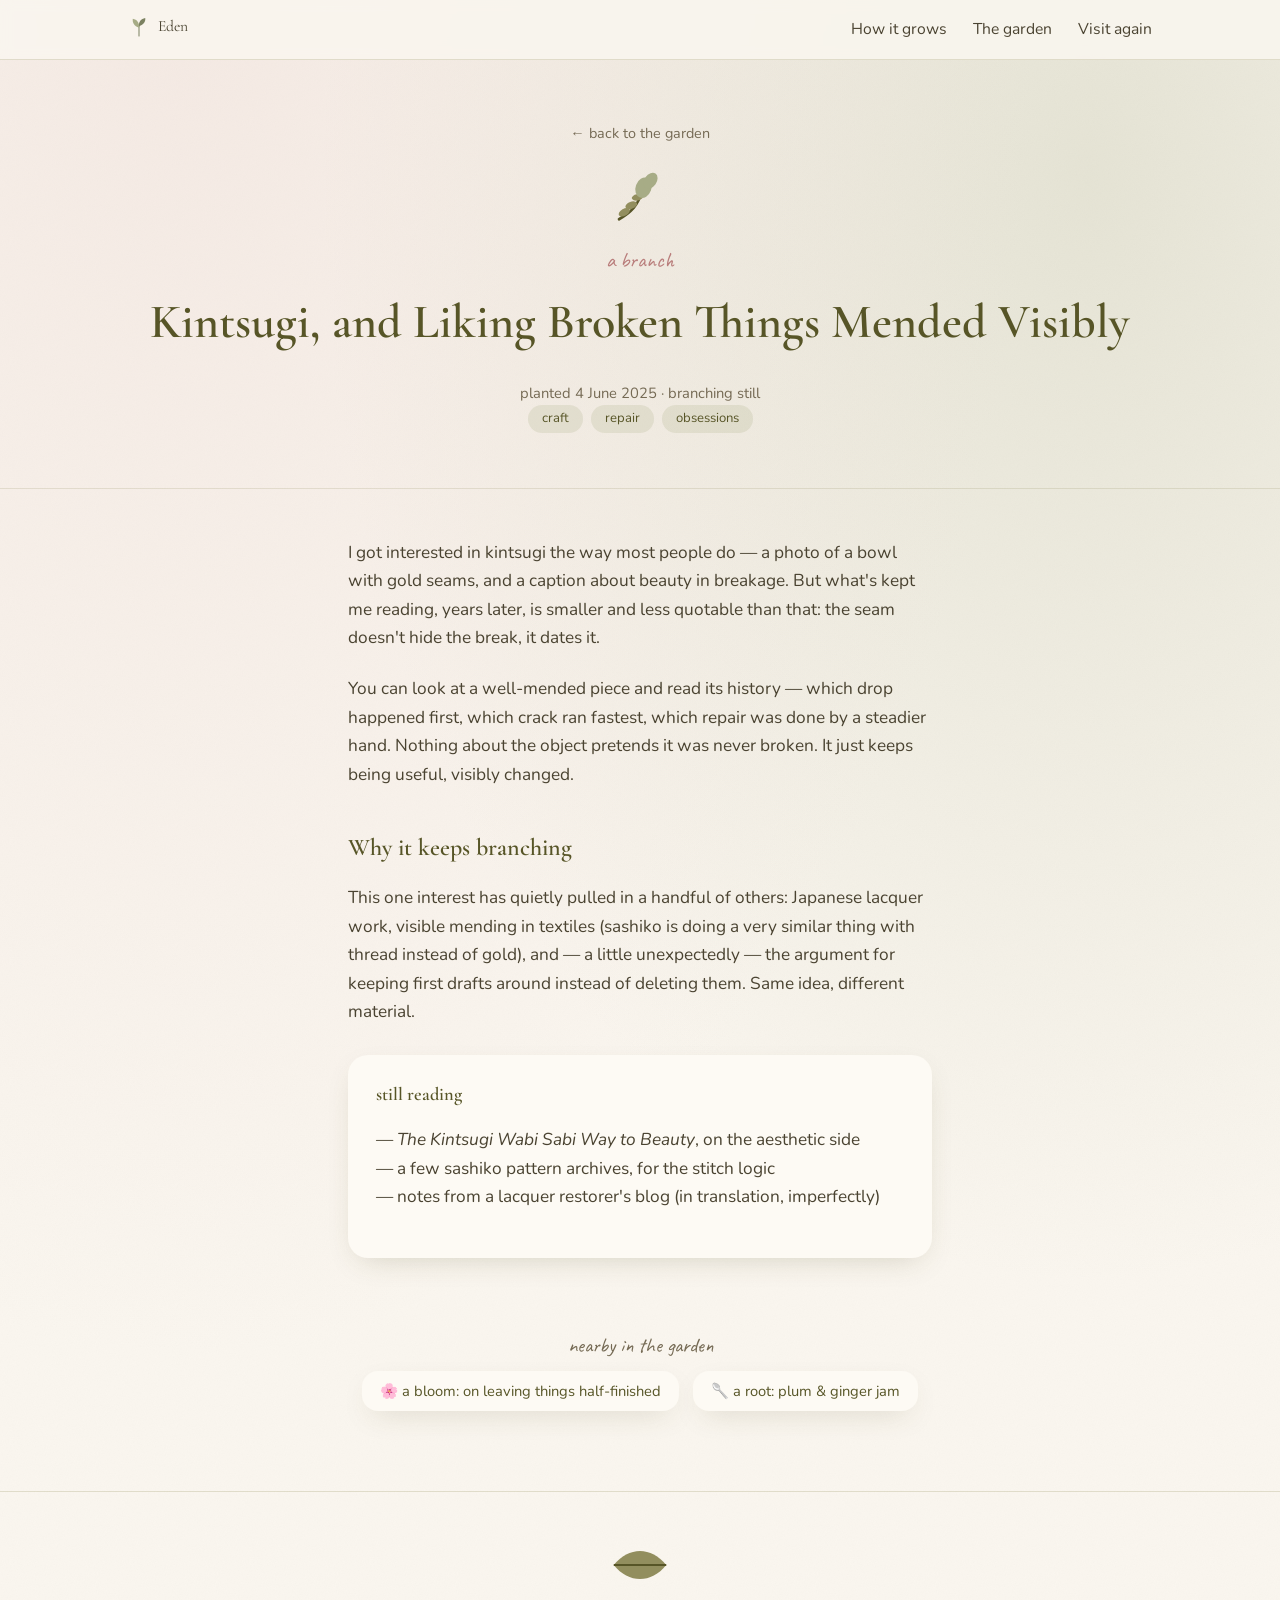
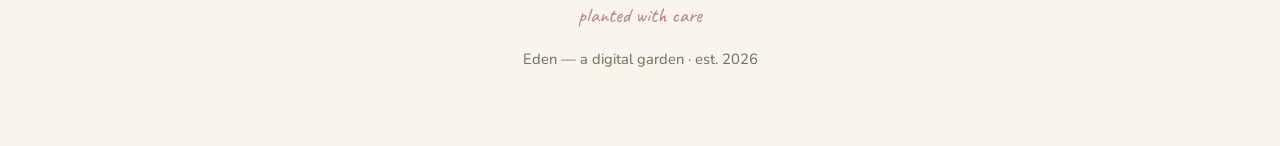
==== pages/interest-example.html @ 129ca68e "Build Eden digital garden site Static site framing content as garden "plants" instead of blog posts:" ====
<!doctype html>
<html lang="en">
<head>
<meta charset="UTF-8" />
<meta name="viewport" content="width=device-width, initial-scale=1.0" />
<title>Branch: kintsugi and visibly mended things — Eden</title>
<link rel="icon" href="data:image/svg+xml,<svg xmlns=%22http://www.w3.org/2000/svg%22 viewBox=%220 0 64 64%22><text y=%2252%22 font-size=%2256%22>🌿</text></svg>" />
<link rel="preconnect" href="https://fonts.googleapis.com" />
<link rel="preconnect" href="https://fonts.gstatic.com" crossorigin />
<link href="https://fonts.googleapis.com/css2?family=Cormorant+Garamond:wght@500;600;700&family=Caveat:wght@500;600&family=Nunito:wght@400;600;700&display=swap" rel="stylesheet" />
<link rel="stylesheet" href="../assets/css/garden.css" />
</head>
<body>

<svg style="display:none" aria-hidden="true">
  <symbol id="icon-bloom" viewBox="0 0 64 64">
    <g fill="#eeccca">
      <ellipse cx="32" cy="16" rx="11" ry="15"/><ellipse cx="32" cy="48" rx="11" ry="15"/>
      <ellipse cx="16" cy="32" rx="15" ry="11"/><ellipse cx="48" cy="32" rx="15" ry="11"/>
    </g>
    <circle cx="32" cy="32" r="9" fill="#b97d7b"/>
    <circle cx="32" cy="32" r="4" fill="#f6e4e2"/>
  </symbol>
  <symbol id="icon-sprout" viewBox="0 0 64 64">
    <path d="M32 58 V30" stroke="#7c8161" stroke-width="3" stroke-linecap="round" fill="none"/>
    <path d="M32 34 C18 30 12 18 14 8 C26 10 34 20 32 34 Z" fill="#a7ac86"/>
    <path d="M32 30 C46 26 52 14 50 6 C38 8 30 18 32 30 Z" fill="#7c8161"/>
  </symbol>
  <symbol id="icon-branch" viewBox="0 0 64 64">
    <path d="M8 54 C22 46 30 38 34 22" stroke="#575527" stroke-width="3" fill="none" stroke-linecap="round"/>
    <g fill="#928e5e">
      <ellipse cx="14" cy="46" rx="7" ry="4" transform="rotate(-30 14 46)"/>
      <ellipse cx="22" cy="38" rx="7" ry="4" transform="rotate(-20 22 38)"/>
      <ellipse cx="29" cy="29" rx="6.5" ry="3.6" transform="rotate(-10 29 29)"/>
    </g>
    <g fill="#a7ac86">
      <ellipse cx="36" cy="18" rx="9" ry="12" transform="rotate(20 36 18)"/>
      <ellipse cx="44" cy="10" rx="7" ry="10" transform="rotate(35 44 10)"/>
    </g>
  </symbol>
  <symbol id="icon-frame" viewBox="0 0 64 64">
    <rect x="8" y="6" width="48" height="48" rx="3" fill="#fdfaf4" stroke="#ddd3c9" stroke-width="2"/>
    <rect x="14" y="12" width="36" height="30" fill="#f2f4ec"/>
    <circle cx="32" cy="27" r="7" fill="#eeccca"/>
    <circle cx="32" cy="27" r="3" fill="#b97d7b"/>
    <path d="M14 42 L24 32 L34 40 L42 30 L50 42 Z" fill="#a7ac86" opacity="0.7"/>
  </symbol>
  <symbol id="icon-root" viewBox="0 0 64 64">
    <path d="M32 26 C34 40 30 50 32 60" stroke="#b97d7b" stroke-width="4" fill="none" stroke-linecap="round"/>
    <path d="M32 34 C26 42 24 48 20 50" stroke="#b97d7b" stroke-width="2.5" fill="none" stroke-linecap="round"/>
    <path d="M32 40 C38 46 40 50 44 54" stroke="#b97d7b" stroke-width="2.5" fill="none" stroke-linecap="round"/>
    <path d="M32 26 C16 24 10 12 12 4 C24 6 32 14 32 26 Z" fill="#7c8161"/>
    <path d="M32 26 C48 24 54 12 52 4 C40 6 32 14 32 26 Z" fill="#a7ac86"/>
  </symbol>
  <symbol id="icon-leaf" viewBox="0 0 32 16">
    <path d="M2 8 C10 -2 22 -2 30 8 C22 18 10 18 2 8 Z" fill="#928e5e"/>
    <path d="M2 8 L30 8" stroke="#575527" stroke-width="1"/>
  </symbol>
</svg>

<nav class="garden-nav">
  <div class="wrap">
    <a class="brand" href="../index.html">
      <svg width="22" height="22" viewBox="0 0 64 64"><use href="#icon-sprout"/></svg>
      Eden
    </a>
    <ul>
      <li><a href="../index.html#about">How it grows</a></li>
      <li><a href="../index.html#beds">The garden</a></li>
      <li><a href="../index.html#footer">Visit again</a></li>
    </ul>
  </div>
</nav>

<header class="plant-header">
  <div class="wrap">
    <a class="breadcrumb" href="../index.html">← back to the garden</a>
    <svg class="icon" viewBox="0 0 64 64"><use href="#icon-branch"/></svg>
    <span class="eyebrow">a branch</span>
    <h1>Kintsugi, and Liking Broken Things Mended Visibly</h1>
    <p class="plant-meta">
      planted 4 June 2025 · branching still
      <br />
      <span class="tag">craft</span><span class="tag">repair</span><span class="tag">obsessions</span>
    </p>
  </div>
</header>

<main>
  <article class="plant-body wrap">
    <p>I got interested in kintsugi the way most people do — a photo of a bowl with gold seams, and a caption about beauty in breakage. But what's kept me reading, years later, is smaller and less quotable than that: the seam doesn't hide the break, it dates it.</p>

    <p>You can look at a well-mended piece and read its history — which drop happened first, which crack ran fastest, which repair was done by a steadier hand. Nothing about the object pretends it was never broken. It just keeps being useful, visibly changed.</p>

    <h2>Why it keeps branching</h2>
    <p>This one interest has quietly pulled in a handful of others: Japanese lacquer work, visible mending in textiles (sashiko is doing a very similar thing with thread instead of gold), and — a little unexpectedly — the argument for keeping first drafts around instead of deleting them. Same idea, different material.</p>

    <div class="recipe-list">
      <h3>still reading</h3>
      <p>— <em>The Kintsugi Wabi Sabi Way to Beauty</em>, on the aesthetic side<br />
      — a few sashiko pattern archives, for the stitch logic<br />
      — notes from a lacquer restorer's blog (in translation, imperfectly)</p>
    </div>
  </article>

  <section class="related wrap">
    <h3>nearby in the garden</h3>
    <div class="related-links">
      <a href="thought-example.html">🌸 a bloom: on leaving things half-finished</a>
      <a href="recipe-example.html">🥄 a root: plum &amp; ginger jam</a>
    </div>
  </section>
</main>

<footer class="garden-footer" id="footer">
  <div class="leaf-divider">
    <svg width="60" height="30" viewBox="0 0 32 16"><use href="#icon-leaf"/></svg>
  </div>
  <span class="sig">planted with care</span>
  <p>Eden — a digital garden · est. 2026</p>
</footer>

</body>
</html>
---- assets/css/garden.css ----
/* ============================================================
   Eden — a digital garden
   Palette: Warm Fog, Berry Good, Usu Koubai Blossom,
            Meadow Mauve, Soldier Green, Lucent Sage
   ============================================================ */

:root {
  --warm-fog: #ddd3c9;
  --cream: #faf6ef;
  --berry: #eeccca;
  --berry-deep: #e3a9a6;
  --koubai: #b97d7b;
  --mauve: #928e5e;
  --soldier: #575527;
  --sage: #a7ac86;
  --sage-deep: #7c8161;
  --ink: #4a4331;
  --ink-soft: #756a54;
  --paper: #fdfaf4;

  --font-display: "Cormorant Garamond", "Iowan Old Style", Georgia, serif;
  --font-script: "Caveat", "Segoe Script", cursive;
  --font-body: "Nunito Sans", "Nunito", -apple-system, sans-serif;

  --radius-organic: 255px 15px 225px 15px / 15px 225px 15px 255px;
  --shadow-soft: 0 10px 30px -12px rgba(87, 85, 39, 0.25);
  --shadow-lift: 0 18px 40px -14px rgba(87, 85, 39, 0.35);
}

* {
  box-sizing: border-box;
}

html {
  scroll-behavior: smooth;
}

body {
  margin: 0;
  font-family: var(--font-body);
  color: var(--ink);
  background-color: var(--cream);
  background-image:
    radial-gradient(ellipse at 15% 0%, rgba(233, 210, 205, 0.35), transparent 55%),
    radial-gradient(ellipse at 85% 10%, rgba(167, 172, 134, 0.25), transparent 50%),
    url("data:image/svg+xml;utf8,<svg xmlns='http://www.w3.org/2000/svg' width='120' height='120'><filter id='n'><feTurbulence type='fractalNoise' baseFrequency='0.9' numOctaves='2' stitchTiles='stitch'/><feColorMatrix type='saturate' values='0'/></filter><rect width='100%25' height='100%25' filter='url(%23n)' opacity='0.035'/></svg>");
  overflow-x: hidden;
  line-height: 1.65;
}

a {
  color: var(--koubai);
  text-decoration-color: rgba(185, 125, 123, 0.4);
}

a:hover {
  color: var(--soldier);
}

h1, h2, h3, h4 {
  font-family: var(--font-display);
  font-weight: 600;
  color: var(--soldier);
  margin: 0 0 0.4em;
}

.eyebrow {
  font-family: var(--font-script);
  font-size: 1.35rem;
  color: var(--koubai);
  display: inline-block;
  margin-bottom: 0.25em;
}

.wrap {
  max-width: 1080px;
  margin: 0 auto;
  padding: 0 28px;
}

/* ---------------- Wisteria header / hero ---------------- */

.hero {
  position: relative;
  padding-top: 150px;
  padding-bottom: 90px;
  text-align: center;
  overflow: hidden;
}

.wisteria-row {
  position: absolute;
  top: -18px;
  left: 0;
  right: 0;
  display: flex;
  justify-content: space-between;
  padding: 0 2%;
  pointer-events: none;
  z-index: 1;
}

.wisteria-row svg {
  animation: sway 6s ease-in-out infinite;
  transform-origin: top center;
}
.wisteria-row .w2 { animation-delay: -1.2s; }
.wisteria-row .w3 { animation-delay: -2.6s; }
.wisteria-row .w4 { animation-delay: -3.8s; }
.wisteria-row .w5 { animation-delay: -0.6s; }

@keyframes sway {
  0%, 100% { transform: rotate(-1.4deg); }
  50% { transform: rotate(1.6deg); }
}

.hero-content {
  position: relative;
  z-index: 2;
}

.hero h1 {
  font-size: clamp(3rem, 8vw, 5.2rem);
  letter-spacing: 0.04em;
  margin-bottom: 0.15em;
}

.hero .tagline {
  font-size: 1.15rem;
  color: var(--ink-soft);
  max-width: 42ch;
  margin: 0 auto;
}

.moongate {
  margin: 46px auto 0;
  width: 150px;
}

/* falling petals */
.petals {
  position: absolute;
  inset: 0;
  pointer-events: none;
  overflow: hidden;
  z-index: 1;
}

.petal {
  position: absolute;
  top: -5%;
  width: 14px;
  height: 14px;
  opacity: 0.85;
  animation-name: fall, drift;
  animation-timing-function: linear, ease-in-out;
  animation-iteration-count: infinite, infinite;
}

@keyframes fall {
  from { transform: translateY(-10vh) rotate(0deg); }
  to   { transform: translateY(110vh) rotate(340deg); }
}

@keyframes drift {
  0%, 100% { margin-left: 0; }
  50% { margin-left: 40px; }
}

/* ---------------- Nav ---------------- */

.garden-nav {
  position: sticky;
  top: 0;
  z-index: 20;
  background: rgba(250, 246, 239, 0.86);
  backdrop-filter: blur(6px);
  border-bottom: 1px solid rgba(146, 142, 94, 0.25);
}

.garden-nav .wrap {
  display: flex;
  align-items: center;
  justify-content: space-between;
  padding-top: 14px;
  padding-bottom: 14px;
}

.brand {
  font-family: var(--font-display);
  font-size: 1.4rem;
  color: var(--soldier);
  text-decoration: none;
  display: flex;
  align-items: center;
  gap: 8px;
}

.garden-nav ul {
  list-style: none;
  display: flex;
  gap: 26px;
  margin: 0;
  padding: 0;
}

.garden-nav a {
  text-decoration: none;
  color: var(--ink);
  font-size: 0.98rem;
  border-bottom: 2px solid transparent;
  padding-bottom: 3px;
  transition: border-color 0.25s ease, color 0.25s ease;
}

.garden-nav a:hover {
  color: var(--koubai);
  border-color: var(--berry-deep);
}

/* ---------------- Intro ---------------- */

.intro {
  text-align: center;
  max-width: 620px;
  margin: 0 auto 70px;
}

.intro p {
  color: var(--ink-soft);
  font-size: 1.08rem;
}

/* ---------------- Garden beds ---------------- */

.section-title {
  text-align: center;
  margin-bottom: 12px;
}

.section-sub {
  text-align: center;
  color: var(--ink-soft);
  margin-bottom: 46px;
  font-style: italic;
}

.beds {
  display: grid;
  grid-template-columns: repeat(auto-fit, minmax(230px, 1fr));
  gap: 26px;
  margin-bottom: 90px;
}

.bed {
  position: relative;
  background: var(--paper);
  border-radius: 26px 26px 60px 60px;
  padding: 34px 24px 28px;
  text-align: center;
  text-decoration: none;
  color: var(--ink);
  box-shadow: var(--shadow-soft);
  border: 1px solid rgba(146, 142, 94, 0.18);
  transition: transform 0.35s ease, box-shadow 0.35s ease;
  display: block;
}

.bed:hover {
  transform: translateY(-8px) rotate(-0.6deg);
  box-shadow: var(--shadow-lift);
}

.bed .icon {
  width: 64px;
  height: 64px;
  margin: 0 auto 16px;
  transition: transform 0.35s ease;
}

.bed:hover .icon {
  transform: scale(1.12) rotate(4deg);
}

.bed h3 {
  font-size: 1.5rem;
  margin-bottom: 6px;
}

.bed p {
  font-size: 0.94rem;
  color: var(--ink-soft);
  margin: 0 0 14px;
}

.bed .count {
  font-family: var(--font-script);
  font-size: 1.15rem;
  color: var(--koubai);
}

.bed.pink   { background: linear-gradient(180deg, #fff 0%, #fdf1ef 100%); }
.bed.sage   { background: linear-gradient(180deg, #fff 0%, #f2f4ec 100%); }
.bed.deep   { background: linear-gradient(180deg, #fff 0%, #eef1e6 100%); }
.bed.fog    { background: linear-gradient(180deg, #fff 0%, #f6f1ea 100%); }
.bed.mauve  { background: linear-gradient(180deg, #fff 0%, #f3ede3 100%); }

/* ---------------- Garden scene divider ---------------- */

.scene {
  position: relative;
  height: 300px;
  margin: 0 0 20px;
  overflow: hidden;
}

.scene::before {
  content: "";
  position: absolute;
  top: 0;
  left: 0;
  right: 0;
  height: 46px;
  background: linear-gradient(to bottom, var(--cream), transparent);
  z-index: 3;
  pointer-events: none;
}

.scene svg {
  position: absolute;
  bottom: 0;
  width: 100%;
  height: 100%;
}

.scene .caption {
  position: relative;
  z-index: 2;
  text-align: center;
  padding-top: 34px;
  font-family: var(--font-script);
  font-size: 1.5rem;
  color: var(--soldier);
}

/* ---------------- Footer ---------------- */

.garden-footer {
  text-align: center;
  padding: 50px 20px 60px;
  color: var(--ink-soft);
  font-size: 0.92rem;
  border-top: 1px solid rgba(146, 142, 94, 0.25);
}

.garden-footer .sig {
  font-family: var(--font-script);
  font-size: 1.3rem;
  color: var(--koubai);
  display: block;
  margin-bottom: 6px;
}

.leaf-divider {
  display: flex;
  justify-content: center;
  margin: 8px 0 18px;
}

/* ============================================================
   Single "plant" page
   ============================================================ */

.plant-header {
  padding: 60px 0 40px;
  text-align: center;
  border-bottom: 1px solid rgba(146, 142, 94, 0.2);
  margin-bottom: 50px;
}

.plant-header .icon {
  display: block;
  width: 56px;
  height: 56px;
  margin: 0 auto 14px;
}

.breadcrumb {
  display: inline-block;
  margin-bottom: 26px;
  font-size: 0.9rem;
  text-decoration: none;
  color: var(--ink-soft);
}

.breadcrumb:hover {
  color: var(--koubai);
}

.plant-header h1 {
  font-size: clamp(2.1rem, 5vw, 3rem);
}

.plant-meta {
  color: var(--ink-soft);
  font-size: 0.92rem;
}

.tag {
  display: inline-block;
  background: rgba(167, 172, 134, 0.22);
  color: var(--soldier);
  border-radius: 20px;
  padding: 3px 14px;
  font-size: 0.82rem;
  margin: 0 4px;
}

.plant-body {
  max-width: 640px;
  margin: 0 auto 70px;
  font-size: 1.08rem;
}

.plant-body p {
  margin-bottom: 1.3em;
}

.plant-body h2 {
  margin-top: 1.6em;
  font-size: 1.5rem;
}

.plant-body blockquote {
  border-left: 3px solid var(--berry-deep);
  margin: 1.6em 0;
  padding: 4px 22px;
  font-style: italic;
  color: var(--ink-soft);
}

.recipe-list {
  background: var(--paper);
  border-radius: 20px;
  padding: 24px 28px;
  box-shadow: var(--shadow-soft);
  margin: 1.6em 0;
}

.recipe-list h3 {
  margin-top: 0;
  font-size: 1.15rem;
}

.gallery-frame {
  background: var(--paper);
  padding: 14px;
  border-radius: 4px;
  box-shadow: var(--shadow-soft);
  transform: rotate(-1.2deg);
  margin: 1.8em auto;
  max-width: 420px;
}

.gallery-frame .swatch {
  height: 240px;
  border-radius: 2px;
  background: linear-gradient(135deg, var(--berry), var(--sage));
  display: flex;
  align-items: center;
  justify-content: center;
  color: rgba(74,67,49,0.5);
  font-family: var(--font-script);
  font-size: 1.3rem;
}

.gallery-frame figcaption {
  text-align: center;
  font-family: var(--font-script);
  font-size: 1.1rem;
  margin-top: 10px;
  color: var(--ink-soft);
}

.related {
  max-width: 640px;
  margin: 0 auto 80px;
  text-align: center;
}

.related h3 {
  font-family: var(--font-script);
  font-weight: 400;
  color: var(--ink-soft);
  font-size: 1.3rem;
}

.related-links {
  display: flex;
  gap: 14px;
  justify-content: center;
  flex-wrap: wrap;
}

.related-links a {
  text-decoration: none;
  background: var(--paper);
  padding: 8px 18px;
  border-radius: 16px;
  box-shadow: var(--shadow-soft);
  font-size: 0.92rem;
  color: var(--soldier);
}

.related-links a:hover {
  color: var(--koubai);
}

/* ---------------- Reveal on scroll ---------------- */

.reveal {
  transition: opacity 0.7s ease, transform 0.7s ease;
}

.js .reveal {
  opacity: 0;
  transform: translateY(18px);
}

.reveal.in-view {
  opacity: 1;
  transform: none;
}

/* ---------------- Responsive ---------------- */

@media (max-width: 640px) {
  .garden-nav ul {
    gap: 14px;
    font-size: 0.85rem;
  }
  .hero {
    padding-top: 110px;
  }
  .wisteria-row svg {
    width: 60px;
  }
  .scene {
    height: 190px;
  }
}
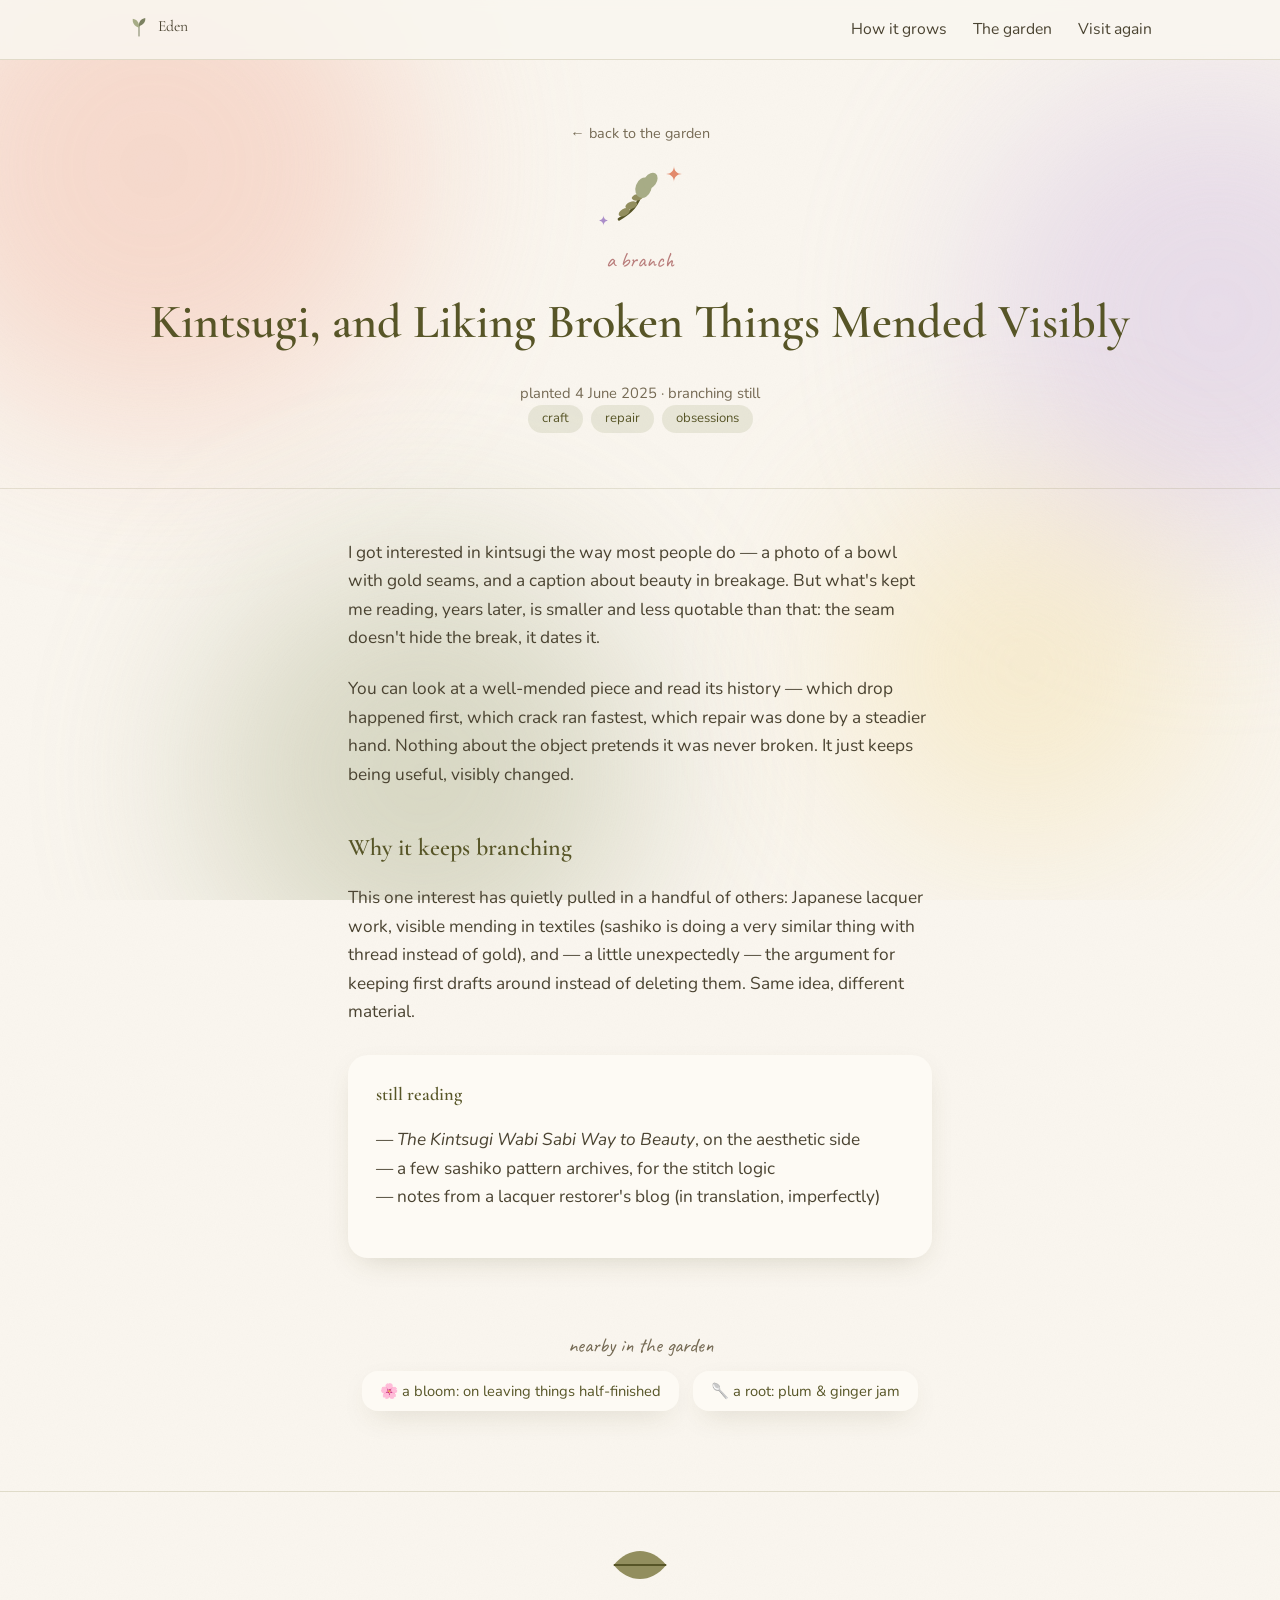
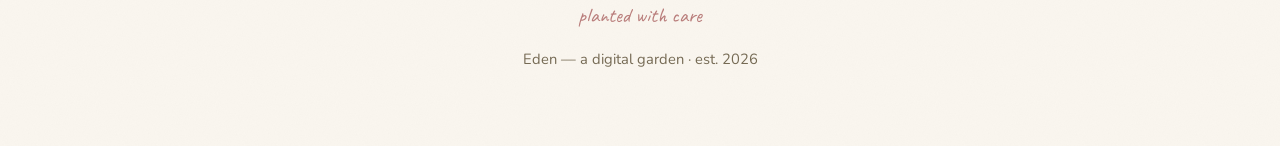
==== commit ceeade31: "Make Eden more colorful and whimsical Add a drifting "pigment mist" background (blurred pastel color" ====
--- a/pages/interest-example.html
+++ b/pages/interest-example.html
@@ -12,7 +12,17 @@
 </head>
 <body>
 
+<div class="mist-bg" aria-hidden="true">
+  <span style="--c:#f2b09b; top:-10%; left:-8%; width:40vw; height:40vw; animation-delay:-7s;"></span>
+  <span style="--c:#cdb7e0; top:8%; right:-14%; width:38vw; height:38vw; animation-delay:-17s;"></span>
+  <span style="--c:#a7ac86; bottom:-10%; left:16%; width:34vw; height:34vw; animation-delay:-4s;"></span>
+  <span style="--c:#f3dd9e; bottom:6%; right:6%; width:28vw; height:28vw; animation-delay:-12s;"></span>
+</div>
+
 <svg style="display:none" aria-hidden="true">
+  <symbol id="icon-sparkle" viewBox="0 0 20 20">
+    <path d="M10 0 C10 6 14 10 20 10 C14 10 10 14 10 20 C10 14 6 10 0 10 C6 10 10 6 10 0 Z" fill="currentColor"/>
+  </symbol>
   <symbol id="icon-bloom" viewBox="0 0 64 64">
     <g fill="#eeccca">
       <ellipse cx="32" cy="16" rx="11" ry="15"/><ellipse cx="32" cy="48" rx="11" ry="15"/>
@@ -75,7 +85,11 @@
 <header class="plant-header">
   <div class="wrap">
     <a class="breadcrumb" href="../index.html">← back to the garden</a>
-    <svg class="icon" viewBox="0 0 64 64"><use href="#icon-branch"/></svg>
+    <div style="position:relative; display:block; width:fit-content; margin:0 auto;">
+      <svg class="icon" viewBox="0 0 64 64"><use href="#icon-branch"/></svg>
+      <svg class="sparkle" viewBox="0 0 20 20" width="16" height="16" style="top:-6px; right:-14px; color:var(--coral-deep); animation-delay:-1.4s;"><use href="#icon-sparkle"/></svg>
+      <svg class="sparkle" viewBox="0 0 20 20" width="11" height="11" style="bottom:2px; left:-14px; color:var(--lavender-deep); animation-delay:-2.6s;"><use href="#icon-sparkle"/></svg>
+    </div>
     <span class="eyebrow">a branch</span>
     <h1>Kintsugi, and Liking Broken Things Mended Visibly</h1>
     <p class="plant-meta">
--- a/assets/css/garden.css
+++ b/assets/css/garden.css
@@ -18,6 +18,17 @@
   --ink-soft: #756a54;
   --paper: #fdfaf4;
 
+  /* whimsical accent colors — used sparingly for the mist background,
+     bed cards, sparkles, and confetti petals */
+  --lavender: #cdb7e0;
+  --lavender-deep: #ab8ec9;
+  --butter: #f3dd9e;
+  --butter-deep: #e7bf5f;
+  --sky: #aed6e0;
+  --sky-deep: #85bcca;
+  --coral: #f2b09b;
+  --coral-deep: #e28a6c;
+
   --font-display: "Cormorant Garamond", "Iowan Old Style", Georgia, serif;
   --font-script: "Caveat", "Segoe Script", cursive;
   --font-body: "Nunito Sans", "Nunito", -apple-system, sans-serif;
@@ -41,11 +52,42 @@
   color: var(--ink);
   background-color: var(--cream);
   background-image:
-    radial-gradient(ellipse at 15% 0%, rgba(233, 210, 205, 0.35), transparent 55%),
-    radial-gradient(ellipse at 85% 10%, rgba(167, 172, 134, 0.25), transparent 50%),
     url("data:image/svg+xml;utf8,<svg xmlns='http://www.w3.org/2000/svg' width='120' height='120'><filter id='n'><feTurbulence type='fractalNoise' baseFrequency='0.9' numOctaves='2' stitchTiles='stitch'/><feColorMatrix type='saturate' values='0'/></filter><rect width='100%25' height='100%25' filter='url(%23n)' opacity='0.035'/></svg>");
   overflow-x: hidden;
   line-height: 1.65;
+}
+
+/* ---------------- Pigment-mist background ----------------
+   A dreamy wash of soft, blurred color blobs drifting slowly
+   behind the whole site — the "pigment mist" ambient layer. */
+
+.mist-bg {
+  position: fixed;
+  inset: 0;
+  z-index: -1;
+  overflow: hidden;
+}
+
+.mist-bg span {
+  position: absolute;
+  display: block;
+  border-radius: 50%;
+  background: var(--c);
+  filter: blur(min(9vw, 90px));
+  opacity: 0.4;
+  animation: mist-drift 30s ease-in-out infinite;
+}
+
+@keyframes mist-drift {
+  0%, 100% { transform: translate(0, 0) scale(1); }
+  33% { transform: translate(2.5%, -3%) scale(1.06); }
+  66% { transform: translate(-2%, 2.5%) scale(0.97); }
+}
+
+@media (prefers-reduced-motion: reduce) {
+  .mist-bg span {
+    animation: none;
+  }
 }
 
 a {
@@ -120,9 +162,12 @@
 }
 
 .hero h1 {
+  position: relative;
+  display: block;
+  width: fit-content;
+  margin: 0 auto 0.15em;
   font-size: clamp(3rem, 8vw, 5.2rem);
   letter-spacing: 0.04em;
-  margin-bottom: 0.15em;
 }
 
 .hero .tagline {
@@ -167,6 +212,17 @@
   50% { margin-left: 40px; }
 }
 
+/* twinkling sparkles */
+.sparkle {
+  position: absolute;
+  animation: twinkle 3.4s ease-in-out infinite;
+}
+
+@keyframes twinkle {
+  0%, 100% { opacity: 0.25; transform: scale(0.75) rotate(0deg); }
+  50% { opacity: 1; transform: scale(1.05) rotate(12deg); }
+}
+
 /* ---------------- Nav ---------------- */
 
 .garden-nav {
@@ -299,11 +355,11 @@
   color: var(--koubai);
 }
 
-.bed.pink   { background: linear-gradient(180deg, #fff 0%, #fdf1ef 100%); }
-.bed.sage   { background: linear-gradient(180deg, #fff 0%, #f2f4ec 100%); }
-.bed.deep   { background: linear-gradient(180deg, #fff 0%, #eef1e6 100%); }
-.bed.fog    { background: linear-gradient(180deg, #fff 0%, #f6f1ea 100%); }
-.bed.mauve  { background: linear-gradient(180deg, #fff 0%, #f3ede3 100%); }
+.bed.pink   { background: linear-gradient(160deg, #fff 0%, #fbdfe6 100%); border-color: rgba(226, 138, 161, 0.3); }
+.bed.sage   { background: linear-gradient(160deg, #fff 0%, #e9f0da 100%); border-color: rgba(124, 129, 97, 0.3); }
+.bed.deep   { background: linear-gradient(160deg, #fff 0%, #fbe2d5 100%); border-color: rgba(226, 138, 108, 0.3); }
+.bed.fog    { background: linear-gradient(160deg, #fff 0%, #dcf0f2 100%); border-color: rgba(133, 188, 202, 0.35); }
+.bed.mauve  { background: linear-gradient(160deg, #fff 0%, #f6ecc4 100%); border-color: rgba(231, 191, 95, 0.35); }
 
 /* ---------------- Garden scene divider ---------------- */
 
@@ -465,7 +521,7 @@
 .gallery-frame .swatch {
   height: 240px;
   border-radius: 2px;
-  background: linear-gradient(135deg, var(--berry), var(--sage));
+  background: linear-gradient(135deg, var(--berry) 0%, var(--lavender) 32%, var(--butter) 62%, var(--sky) 100%);
   display: flex;
   align-items: center;
   justify-content: center;
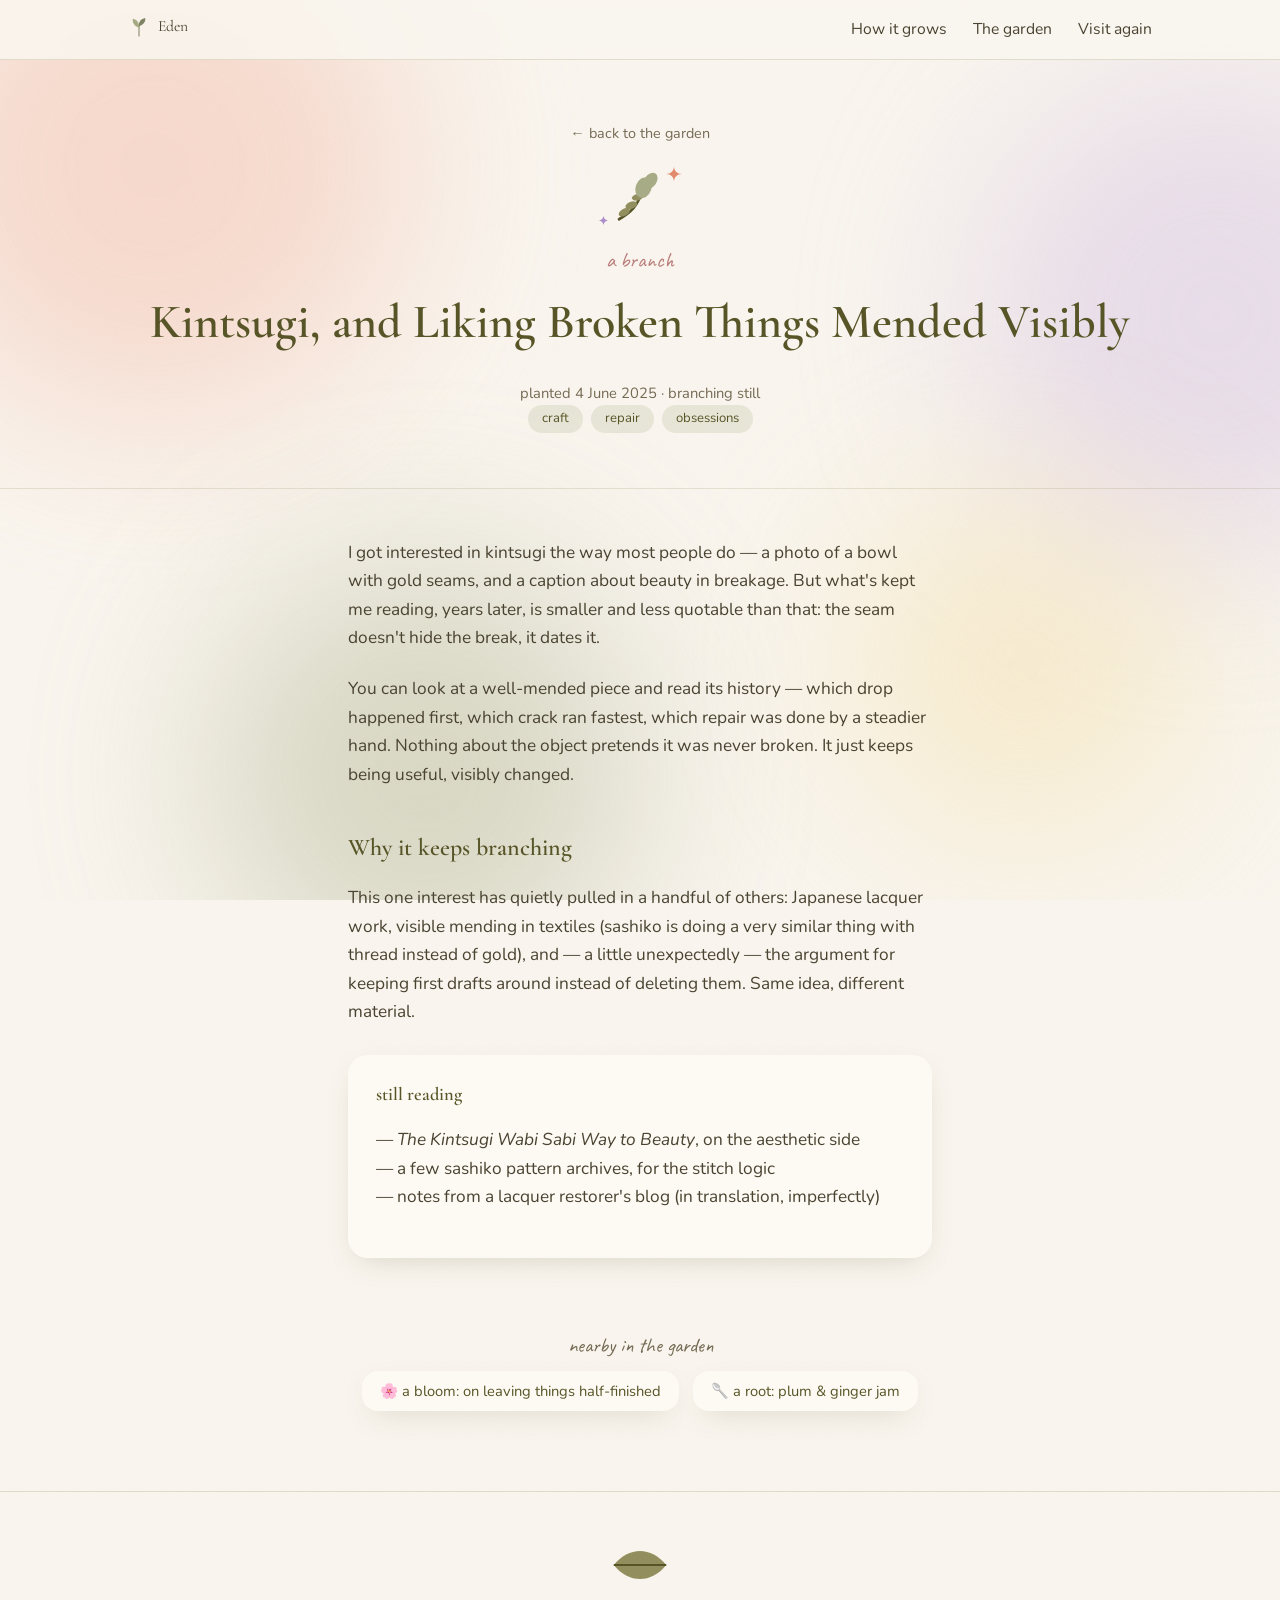
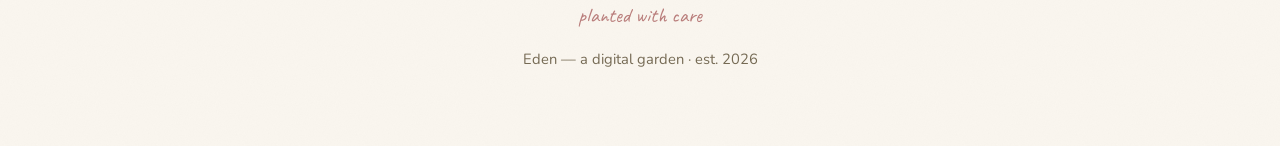
==== commit d2926b65: "Denser wisteria and fuller flower details Rebuild the wisteria as a proper tapering raceme of ~50 in" ====
--- a/pages/interest-example.html
+++ b/pages/interest-example.html
@@ -24,17 +24,51 @@
     <path d="M10 0 C10 6 14 10 20 10 C14 10 10 14 10 20 C10 14 6 10 0 10 C6 10 10 6 10 0 Z" fill="currentColor"/>
   </symbol>
   <symbol id="icon-bloom" viewBox="0 0 64 64">
-    <g fill="#eeccca">
-      <ellipse cx="32" cy="16" rx="11" ry="15"/><ellipse cx="32" cy="48" rx="11" ry="15"/>
-      <ellipse cx="16" cy="32" rx="15" ry="11"/><ellipse cx="48" cy="32" rx="15" ry="11"/>
+    <g opacity="0.55">
+      <path d="M32 32 C29.5 25 29 16 32 10 C35.5 16 34.5 25 32 32 Z" fill="#f6e4e2" transform="rotate(30 32 32)"/>
+      <path d="M32 32 C29.5 25 29 16 32 10 C35.5 16 34.5 25 32 32 Z" fill="#e3a9a6" transform="rotate(90 32 32)"/>
+      <path d="M32 32 C29.5 25 29 16 32 10 C35.5 16 34.5 25 32 32 Z" fill="#f6e4e2" transform="rotate(150 32 32)"/>
+      <path d="M32 32 C29.5 25 29 16 32 10 C35.5 16 34.5 25 32 32 Z" fill="#e3a9a6" transform="rotate(210 32 32)"/>
+      <path d="M32 32 C29.5 25 29 16 32 10 C35.5 16 34.5 25 32 32 Z" fill="#f6e4e2" transform="rotate(270 32 32)"/>
+      <path d="M32 32 C29.5 25 29 16 32 10 C35.5 16 34.5 25 32 32 Z" fill="#e3a9a6" transform="rotate(330 32 32)"/>
     </g>
-    <circle cx="32" cy="32" r="9" fill="#b97d7b"/>
-    <circle cx="32" cy="32" r="4" fill="#f6e4e2"/>
+    <g>
+      <path d="M32 32 C28 22 27 10 32 3 C37 10 36 22 32 32 Z" fill="#eeccca"/>
+      <path d="M32 32 C28 22 27 10 32 3 C37 10 36 22 32 32 Z" fill="#e3a9a6" transform="rotate(60 32 32)"/>
+      <path d="M32 32 C28 22 27 10 32 3 C37 10 36 22 32 32 Z" fill="#eeccca" transform="rotate(120 32 32)"/>
+      <path d="M32 32 C28 22 27 10 32 3 C37 10 36 22 32 32 Z" fill="#e3a9a6" transform="rotate(180 32 32)"/>
+      <path d="M32 32 C28 22 27 10 32 3 C37 10 36 22 32 32 Z" fill="#eeccca" transform="rotate(240 32 32)"/>
+      <path d="M32 32 C28 22 27 10 32 3 C37 10 36 22 32 32 Z" fill="#e3a9a6" transform="rotate(300 32 32)"/>
+    </g>
+    <g stroke="#b97d7b" stroke-width="0.6" opacity="0.4">
+      <line x1="32" y1="32" x2="32" y2="6"/>
+      <line x1="32" y1="32" x2="32" y2="6" transform="rotate(60 32 32)"/>
+      <line x1="32" y1="32" x2="32" y2="6" transform="rotate(120 32 32)"/>
+      <line x1="32" y1="32" x2="32" y2="6" transform="rotate(180 32 32)"/>
+      <line x1="32" y1="32" x2="32" y2="6" transform="rotate(240 32 32)"/>
+      <line x1="32" y1="32" x2="32" y2="6" transform="rotate(300 32 32)"/>
+    </g>
+    <g stroke="#b97d7b" stroke-width="1.4" stroke-linecap="round">
+      <line x1="32" y1="32" x2="24" y2="16"/>
+      <line x1="32" y1="32" x2="29" y2="14"/>
+      <line x1="32" y1="32" x2="35" y2="14"/>
+      <line x1="32" y1="32" x2="40" y2="16"/>
+    </g>
+    <g fill="#e28a6c">
+      <circle cx="24" cy="15" r="1.7"/>
+      <circle cx="29" cy="13" r="1.7"/>
+      <circle cx="35" cy="13" r="1.7"/>
+      <circle cx="40" cy="15" r="1.7"/>
+    </g>
+    <circle cx="32" cy="32" r="4.5" fill="#b97d7b"/>
+    <circle cx="32" cy="32" r="1.8" fill="#e3a9a6"/>
   </symbol>
   <symbol id="icon-sprout" viewBox="0 0 64 64">
     <path d="M32 58 V30" stroke="#7c8161" stroke-width="3" stroke-linecap="round" fill="none"/>
     <path d="M32 34 C18 30 12 18 14 8 C26 10 34 20 32 34 Z" fill="#a7ac86"/>
     <path d="M32 30 C46 26 52 14 50 6 C38 8 30 18 32 30 Z" fill="#7c8161"/>
+    <path d="M30 32 C24 26 18 18 16 9" stroke="#7c8161" stroke-width="0.8" fill="none" opacity="0.5"/>
+    <path d="M34 28 C40 22 46 15 48 7" stroke="#a7ac86" stroke-width="0.8" fill="none" opacity="0.5"/>
   </symbol>
   <symbol id="icon-branch" viewBox="0 0 64 64">
     <path d="M8 54 C22 46 30 38 34 22" stroke="#575527" stroke-width="3" fill="none" stroke-linecap="round"/>
@@ -61,6 +95,8 @@
     <path d="M32 40 C38 46 40 50 44 54" stroke="#b97d7b" stroke-width="2.5" fill="none" stroke-linecap="round"/>
     <path d="M32 26 C16 24 10 12 12 4 C24 6 32 14 32 26 Z" fill="#7c8161"/>
     <path d="M32 26 C48 24 54 12 52 4 C40 6 32 14 32 26 Z" fill="#a7ac86"/>
+    <path d="M30 24 C24 18 18 12 15 6" stroke="#7c8161" stroke-width="0.7" fill="none" opacity="0.5"/>
+    <path d="M34 24 C40 18 46 12 49 6" stroke="#a7ac86" stroke-width="0.7" fill="none" opacity="0.5"/>
   </symbol>
   <symbol id="icon-leaf" viewBox="0 0 32 16">
     <path d="M2 8 C10 -2 22 -2 30 8 C22 18 10 18 2 8 Z" fill="#928e5e"/>
